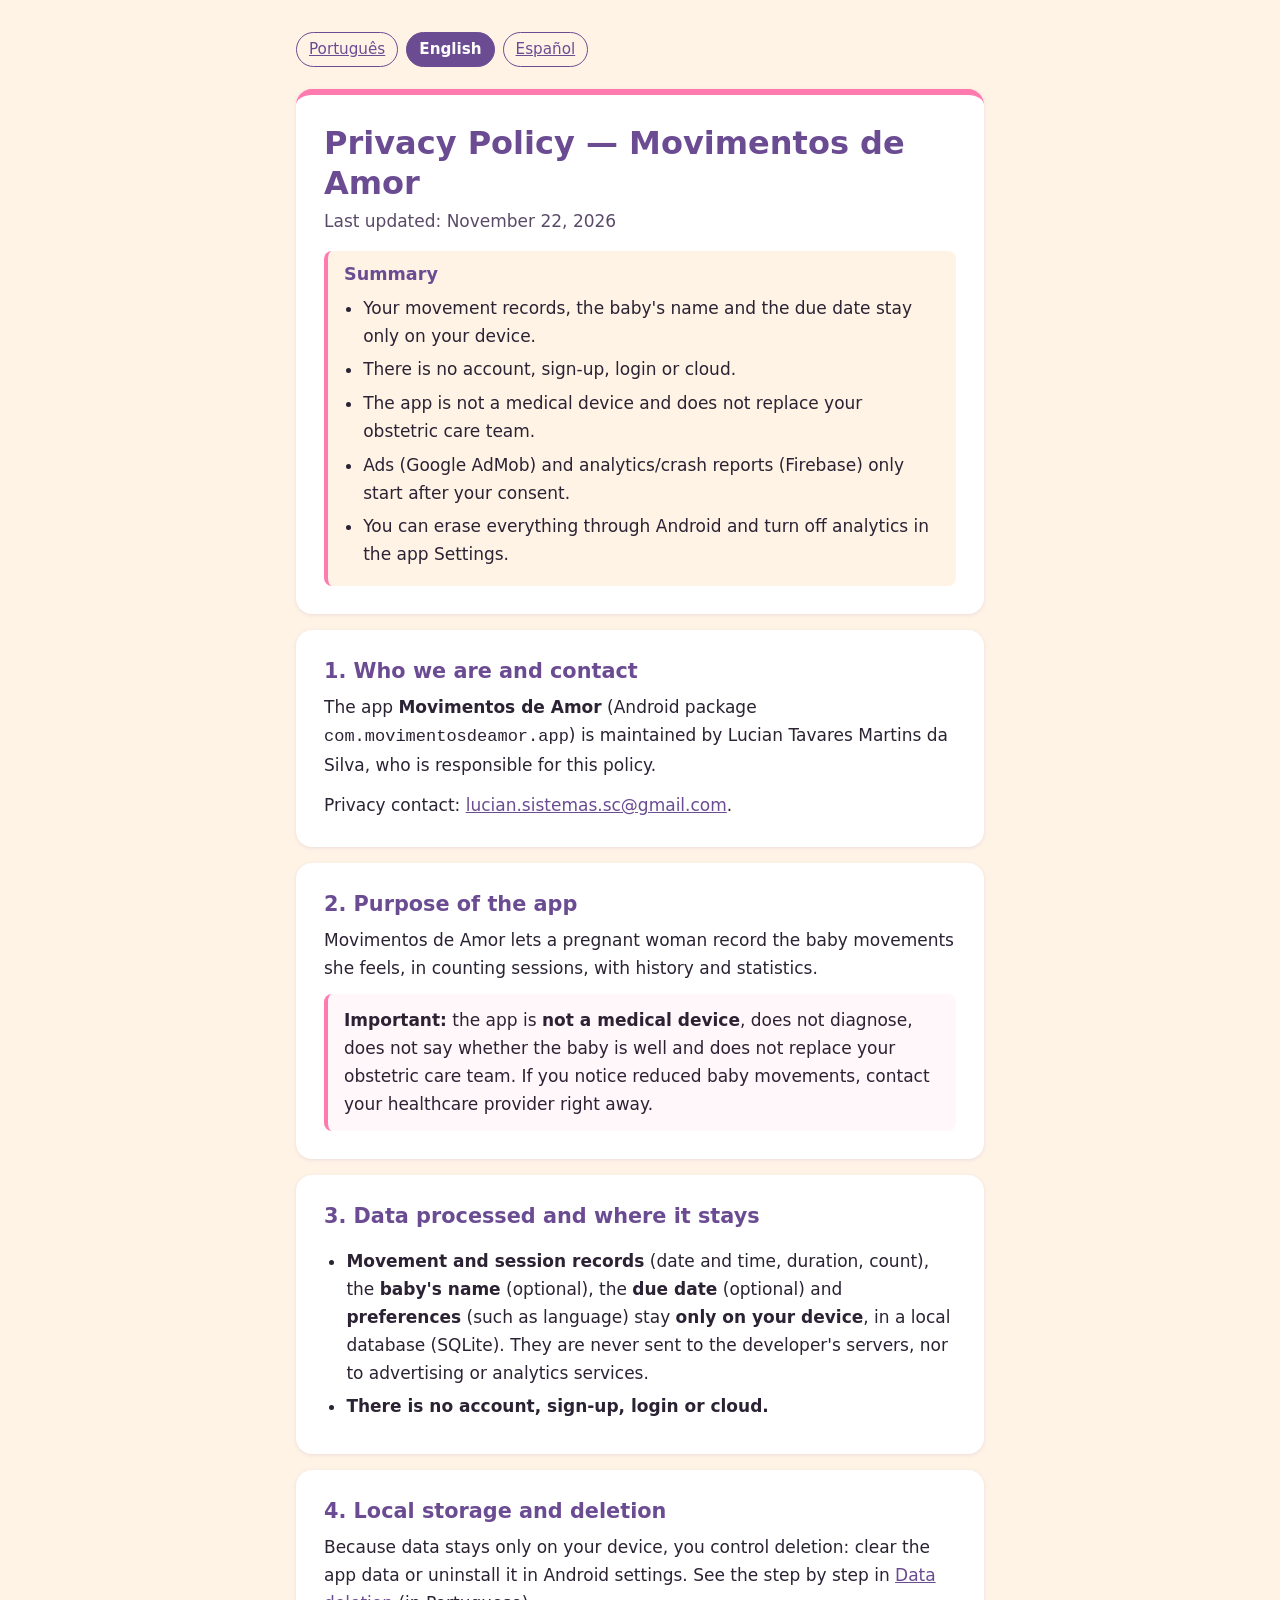
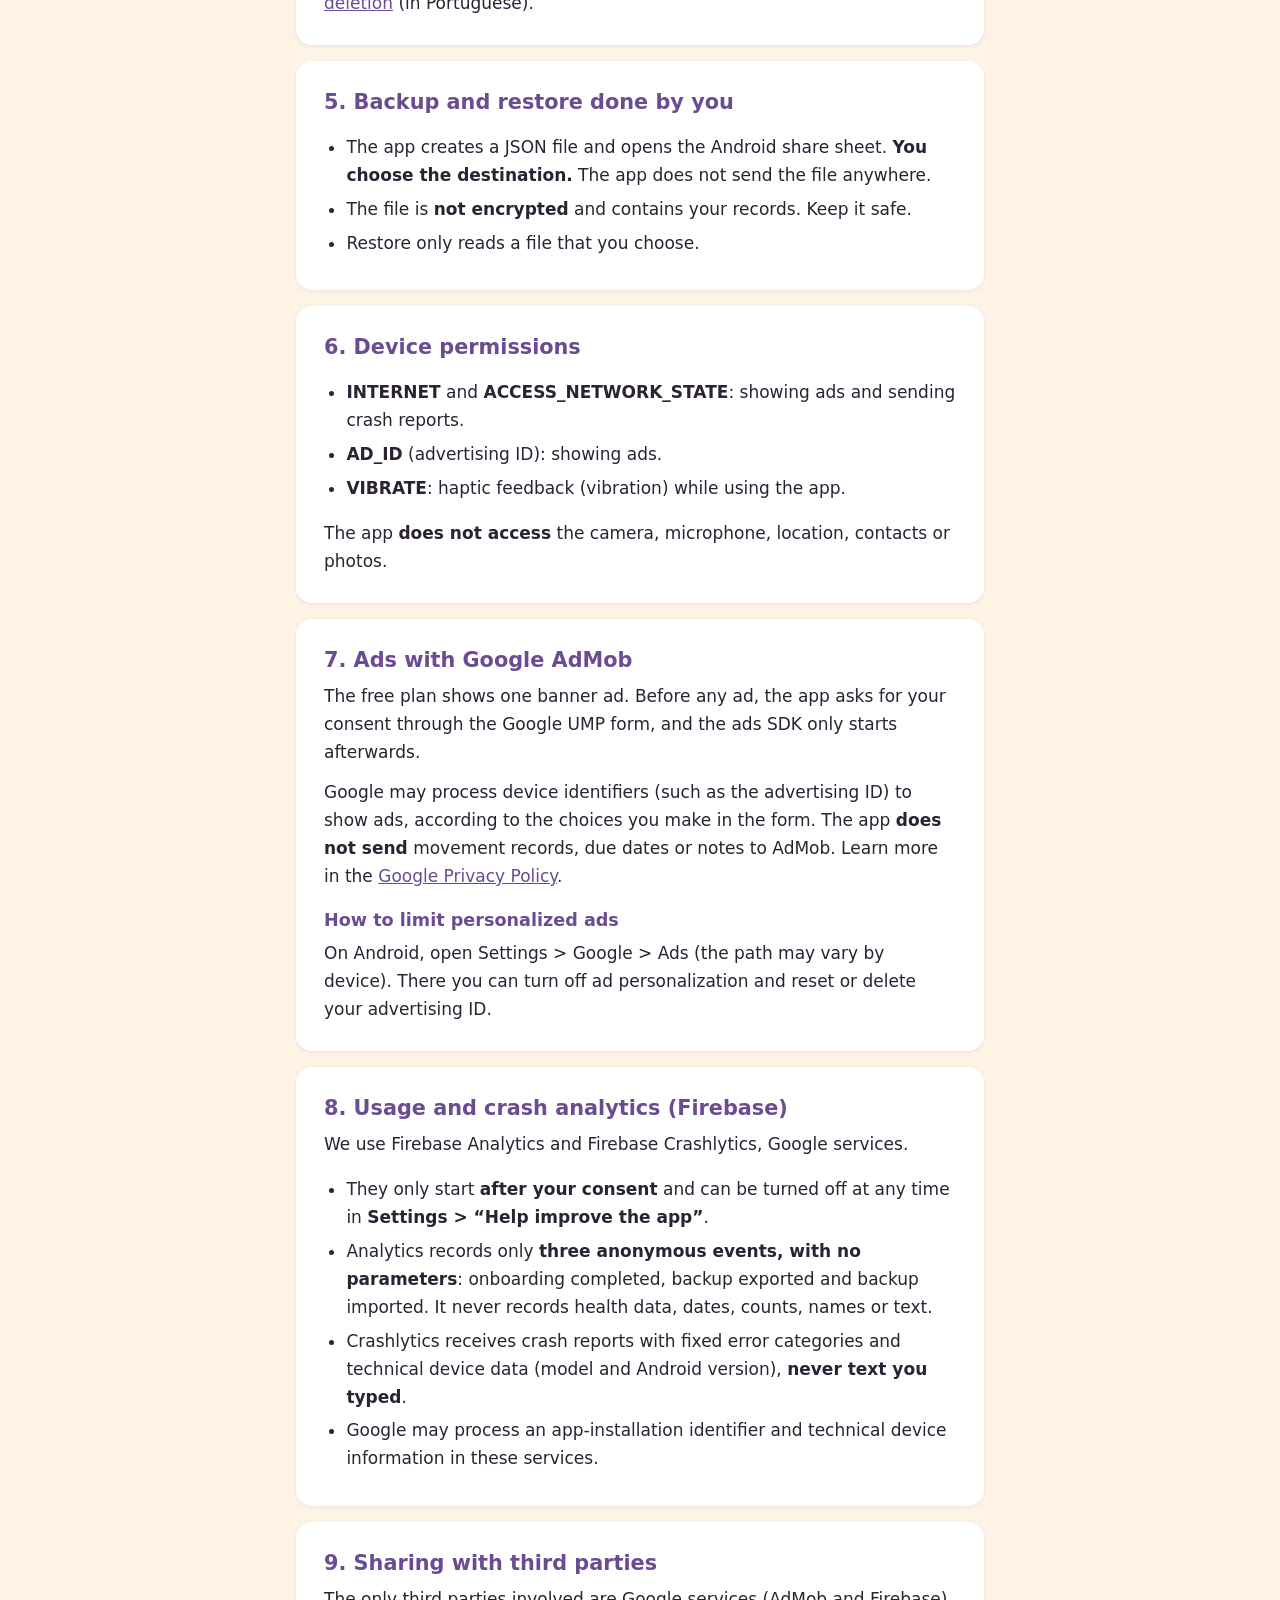
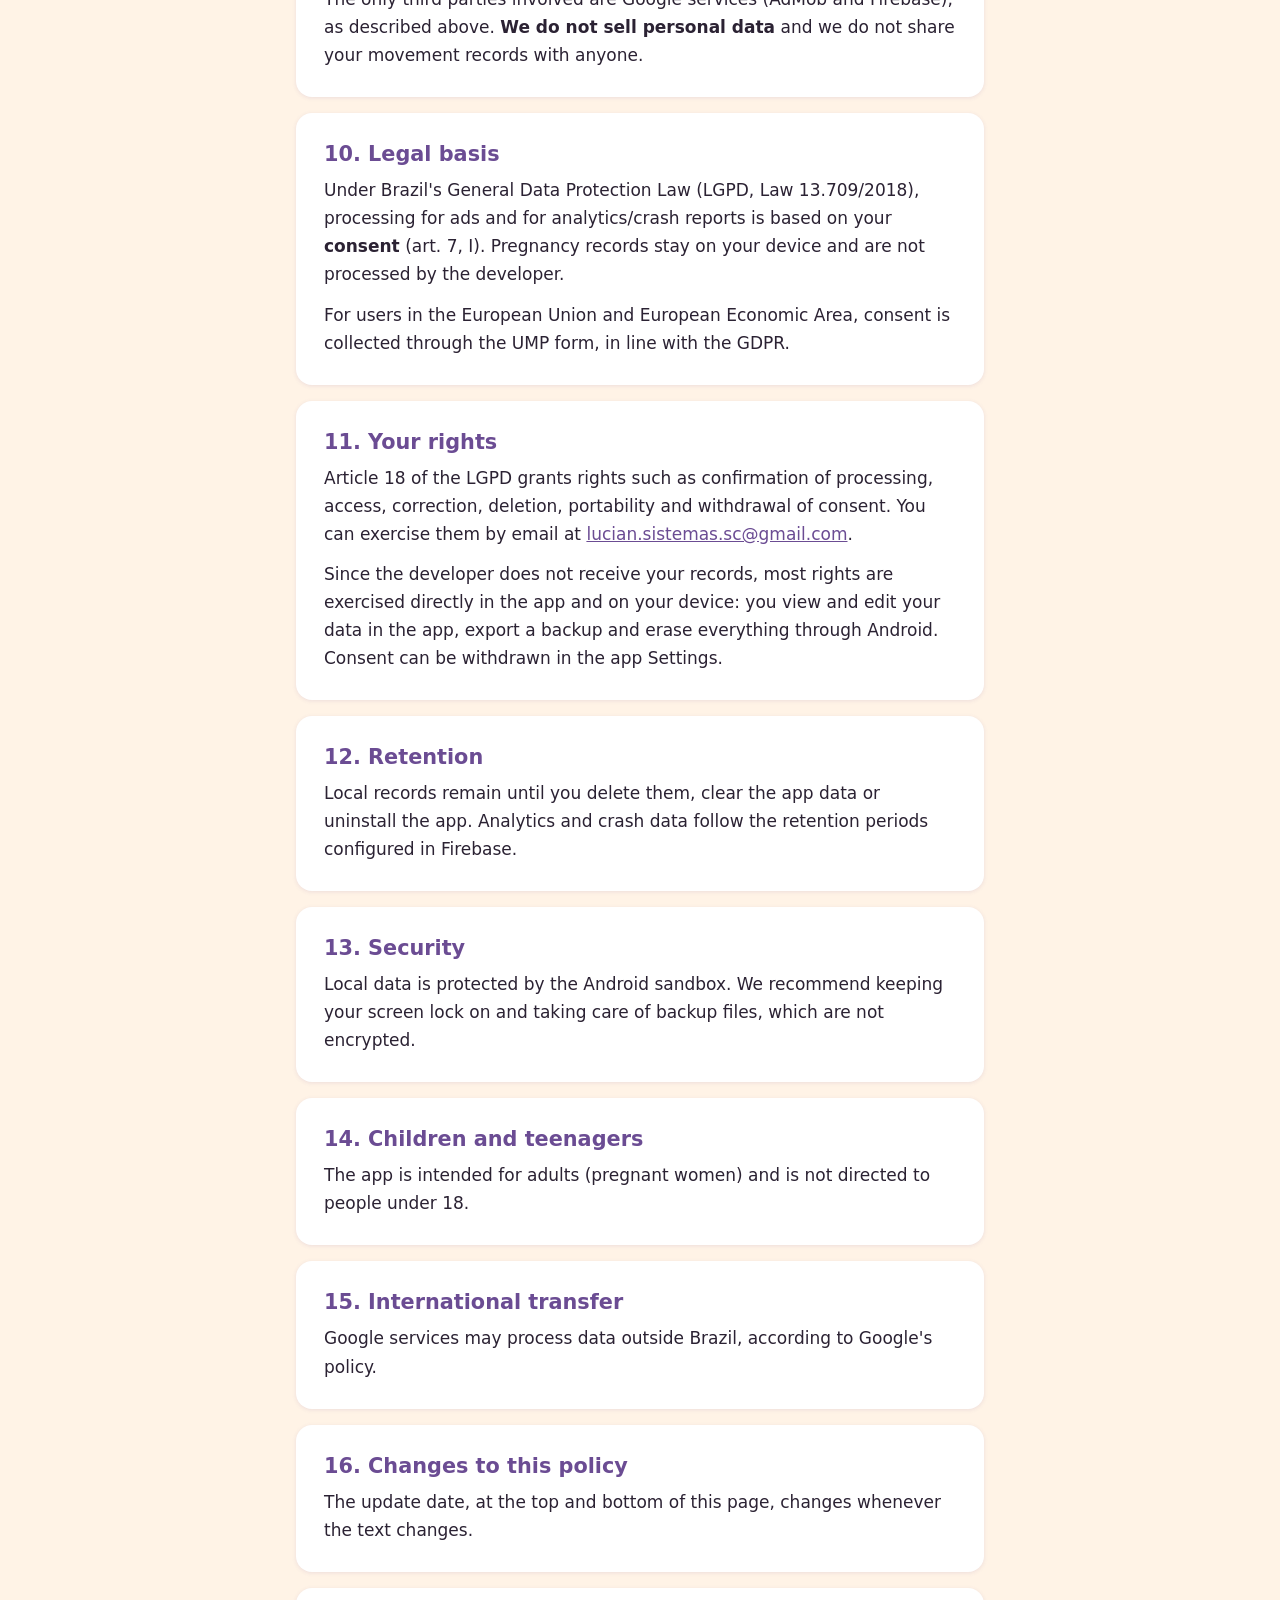
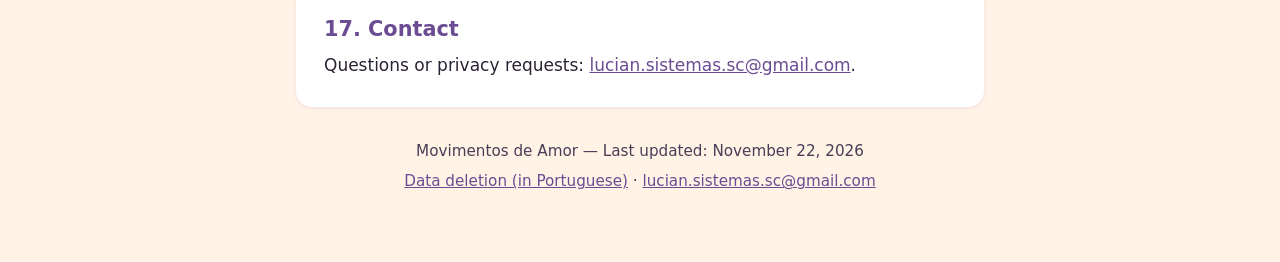
==== en/index.html @ 9d84e0d3 "Add privacy policy and data deletion pages in multiple languages - Created .nojekyll file to support" ====
<!DOCTYPE html>
<html lang="en">
<head>
  <meta charset="utf-8">
  <meta name="viewport" content="width=device-width, initial-scale=1">
  <title>Privacy Policy — Movimentos de Amor</title>
  <meta name="description" content="Privacy policy of the Movimentos de Amor Android app: what data is processed, where it stays, ads, analytics and crash reports, and your rights.">
  <link rel="stylesheet" href="../style.css">
</head>
<body>
<!-- NOTICE: update this policy (and the pt-BR and es versions) BEFORE adding any new service, SDK or third-party tool to the app. -->
<div class="pagina">
  <nav aria-label="Language">
    <ul class="idiomas">
      <li><a href="../" hreflang="pt-BR" lang="pt-BR">Português</a></li>
      <li><span aria-current="page">English</span></li>
      <li><a href="../es/" hreflang="es" lang="es">Español</a></li>
    </ul>
  </nav>

  <header class="cartao">
    <h1>Privacy Policy — Movimentos de Amor</h1>
    <p class="data">Last updated: November 22, 2026</p>
    <div class="resumo">
      <h2>Summary</h2>
      <ul>
        <li>Your movement records, the baby's name and the due date stay only on your device.</li>
        <li>There is no account, sign-up, login or cloud.</li>
        <li>The app is not a medical device and does not replace your obstetric care team.</li>
        <li>Ads (Google AdMob) and analytics/crash reports (Firebase) only start after your consent.</li>
        <li>You can erase everything through Android and turn off analytics in the app Settings.</li>
      </ul>
    </div>
  </header>

  <main>
    <section class="cartao" id="who-we-are">
      <h2>1. Who we are and contact</h2>
      <p>The app <strong>Movimentos de Amor</strong> (Android package <code>com.movimentosdeamor.app</code>) is maintained by Lucian Tavares Martins da Silva, who is responsible for this policy.</p>
      <p>Privacy contact: <a href="mailto:lucian.sistemas.sc@gmail.com">lucian.sistemas.sc@gmail.com</a>.</p>
    </section>

    <section class="cartao" id="purpose">
      <h2>2. Purpose of the app</h2>
      <p>Movimentos de Amor lets a pregnant woman record the baby movements she feels, in counting sessions, with history and statistics.</p>
      <p class="aviso"><strong>Important:</strong> the app is <strong>not a medical device</strong>, does not diagnose, does not say whether the baby is well and does not replace your obstetric care team. If you notice reduced baby movements, contact your healthcare provider right away.</p>
    </section>

    <section class="cartao" id="data">
      <h2>3. Data processed and where it stays</h2>
      <ul>
        <li><strong>Movement and session records</strong> (date and time, duration, count), the <strong>baby's name</strong> (optional), the <strong>due date</strong> (optional) and <strong>preferences</strong> (such as language) stay <strong>only on your device</strong>, in a local database (SQLite). They are never sent to the developer's servers, nor to advertising or analytics services.</li>
        <li><strong>There is no account, sign-up, login or cloud.</strong></li>
      </ul>
    </section>

    <section class="cartao" id="storage">
      <h2>4. Local storage and deletion</h2>
      <p>Because data stays only on your device, you control deletion: clear the app data or uninstall it in Android settings. See the step by step in <a href="../exclusao-de-dados.html" hreflang="pt-BR">Data deletion</a> (in Portuguese).</p>
    </section>

    <section class="cartao" id="backup">
      <h2>5. Backup and restore done by you</h2>
      <ul>
        <li>The app creates a JSON file and opens the Android share sheet. <strong>You choose the destination.</strong> The app does not send the file anywhere.</li>
        <li>The file is <strong>not encrypted</strong> and contains your records. Keep it safe.</li>
        <li>Restore only reads a file that you choose.</li>
      </ul>
    </section>

    <section class="cartao" id="permissions">
      <h2>6. Device permissions</h2>
      <ul>
        <li><strong>INTERNET</strong> and <strong>ACCESS_NETWORK_STATE</strong>: showing ads and sending crash reports.</li>
        <li><strong>AD_ID</strong> (advertising ID): showing ads.</li>
        <li><strong>VIBRATE</strong>: haptic feedback (vibration) while using the app.</li>
      </ul>
      <p>The app <strong>does not access</strong> the camera, microphone, location, contacts or photos.</p>
      <!-- Note for the author: confirm the final permission list in the production build manifest and adjust if needed. -->
    </section>

    <section class="cartao" id="ads">
      <h2>7. Ads with Google AdMob</h2>
      <p>The free plan shows one banner ad. Before any ad, the app asks for your consent through the Google UMP form, and the ads SDK only starts afterwards.</p>
      <p>Google may process device identifiers (such as the advertising ID) to show ads, according to the choices you make in the form. The app <strong>does not send</strong> movement records, due dates or notes to AdMob. Learn more in the <a href="https://policies.google.com/privacy" rel="noopener">Google Privacy Policy</a>.</p>
      <h3>How to limit personalized ads</h3>
      <p>On Android, open Settings &gt; Google &gt; Ads (the path may vary by device). There you can turn off ad personalization and reset or delete your advertising ID.</p>
    </section>

    <section class="cartao" id="analytics">
      <h2>8. Usage and crash analytics (Firebase)</h2>
      <p>We use Firebase Analytics and Firebase Crashlytics, Google services.</p>
      <ul>
        <li>They only start <strong>after your consent</strong> and can be turned off at any time in <strong>Settings &gt; “Help improve the app”</strong>.</li>
        <li>Analytics records only <strong>three anonymous events, with no parameters</strong>: onboarding completed, backup exported and backup imported. It never records health data, dates, counts, names or text.</li>
        <li>Crashlytics receives crash reports with fixed error categories and technical device data (model and Android version), <strong>never text you typed</strong>.</li>
        <li>Google may process an app-installation identifier and technical device information in these services.</li>
      </ul>
    </section>

    <section class="cartao" id="third-parties">
      <h2>9. Sharing with third parties</h2>
      <p>The only third parties involved are Google services (AdMob and Firebase), as described above. <strong>We do not sell personal data</strong> and we do not share your movement records with anyone.</p>
    </section>

    <section class="cartao" id="legal-basis">
      <h2>10. Legal basis</h2>
      <p>Under Brazil's General Data Protection Law (LGPD, Law 13.709/2018), processing for ads and for analytics/crash reports is based on your <strong>consent</strong> (art. 7, I). Pregnancy records stay on your device and are not processed by the developer.</p>
      <p>For users in the European Union and European Economic Area, consent is collected through the UMP form, in line with the GDPR.</p>
    </section>

    <section class="cartao" id="rights">
      <h2>11. Your rights</h2>
      <p>Article 18 of the LGPD grants rights such as confirmation of processing, access, correction, deletion, portability and withdrawal of consent. You can exercise them by email at <a href="mailto:lucian.sistemas.sc@gmail.com">lucian.sistemas.sc@gmail.com</a>.</p>
      <p>Since the developer does not receive your records, most rights are exercised directly in the app and on your device: you view and edit your data in the app, export a backup and erase everything through Android. Consent can be withdrawn in the app Settings.</p>
    </section>

    <section class="cartao" id="retention">
      <h2>12. Retention</h2>
      <p>Local records remain until you delete them, clear the app data or uninstall the app. Analytics and crash data follow the retention periods configured in Firebase.</p>
    </section>

    <section class="cartao" id="security">
      <h2>13. Security</h2>
      <p>Local data is protected by the Android sandbox. We recommend keeping your screen lock on and taking care of backup files, which are not encrypted.</p>
    </section>

    <section class="cartao" id="children">
      <h2>14. Children and teenagers</h2>
      <p>The app is intended for adults (pregnant women) and is not directed to people under 18.</p>
    </section>

    <section class="cartao" id="international">
      <h2>15. International transfer</h2>
      <p>Google services may process data outside Brazil, according to Google's policy.</p>
    </section>

    <section class="cartao" id="changes">
      <h2>16. Changes to this policy</h2>
      <p>The update date, at the top and bottom of this page, changes whenever the text changes.</p>
    </section>

    <section class="cartao" id="contact">
      <h2>17. Contact</h2>
      <p>Questions or privacy requests: <a href="mailto:lucian.sistemas.sc@gmail.com">lucian.sistemas.sc@gmail.com</a>.</p>
    </section>
  </main>

  <footer>
    <p>Movimentos de Amor — Last updated: November 22, 2026</p>
    <p><a href="../exclusao-de-dados.html" hreflang="pt-BR">Data deletion (in Portuguese)</a> · <a href="mailto:lucian.sistemas.sc@gmail.com">lucian.sistemas.sc@gmail.com</a></p>
  </footer>
</div>
</body>
</html>
---- style.css ----
:root {
  --roxo: #6b4c93;
  --rosa: #ff7aae;
  --creme: #fff3e6;
  --texto: #2b2233;
}

* { box-sizing: border-box; }

body {
  margin: 0;
  background: var(--creme);
  color: var(--texto);
  font-family: system-ui, -apple-system, "Segoe UI", Roboto, "Helvetica Neue", Arial, sans-serif;
  font-size: 1.0625rem;
  line-height: 1.65;
}

.pagina {
  max-width: 720px;
  margin: 0 auto;
  padding: 1rem;
}

a { color: var(--roxo); text-decoration: underline; }
a:hover { color: #4a3268; }
a:focus-visible {
  outline: 3px solid var(--roxo);
  outline-offset: 3px;
  border-radius: 3px;
}

.idiomas {
  display: flex;
  gap: .5rem;
  flex-wrap: wrap;
  margin: 0 0 1rem;
  padding: 0;
  list-style: none;
  font-size: .95rem;
}
.idiomas a, .idiomas span {
  display: inline-block;
  padding: .25rem .75rem;
  border: 1px solid var(--roxo);
  border-radius: 999px;
}
.idiomas span {
  background: var(--roxo);
  color: #fff;
  font-weight: 600;
}

.cartao {
  background: #fff;
  border-radius: 16px;
  padding: 1.25rem;
  margin-bottom: 1rem;
  box-shadow: 0 1px 4px rgba(107, 76, 147, .12);
}

header.cartao { border-top: 6px solid var(--rosa); }

h1 { color: var(--roxo); font-size: 1.7rem; line-height: 1.25; margin: 0 0 .25rem; }
h2 { color: var(--roxo); font-size: 1.3rem; line-height: 1.3; margin: 0 0 .5rem; }
h3 { color: var(--roxo); font-size: 1.1rem; margin: 1rem 0 .25rem; }

.data { margin: 0 0 1rem; color: #5a4a68; }

.resumo {
  background: var(--creme);
  border-left: 4px solid var(--rosa);
  border-radius: 8px;
  padding: .75rem 1rem;
}
.resumo h2 { font-size: 1.1rem; }
.resumo ul { margin: 0; padding-left: 1.2rem; }

.aviso {
  border-left: 4px solid var(--rosa);
  background: #fff7fa;
  padding: .75rem 1rem;
  border-radius: 8px;
}

ul, ol { padding-left: 1.4rem; }
li { margin-bottom: .35rem; }
p { margin: 0 0 .75rem; }
section > :last-child { margin-bottom: 0; }

.placeholder {
  background: #ffe9a8;
  color: #3d2f00;
  padding: 0 .25rem;
  border-radius: 4px;
  font-weight: 600;
}

footer { text-align: center; font-size: .95rem; padding: 1rem 0 2rem; color: #4a3d57; }
footer p { margin-bottom: .35rem; }

@media (min-width: 600px) {
  .pagina { padding: 2rem 1rem; }
  .cartao { padding: 1.75rem; }
  h1 { font-size: 2rem; }
}
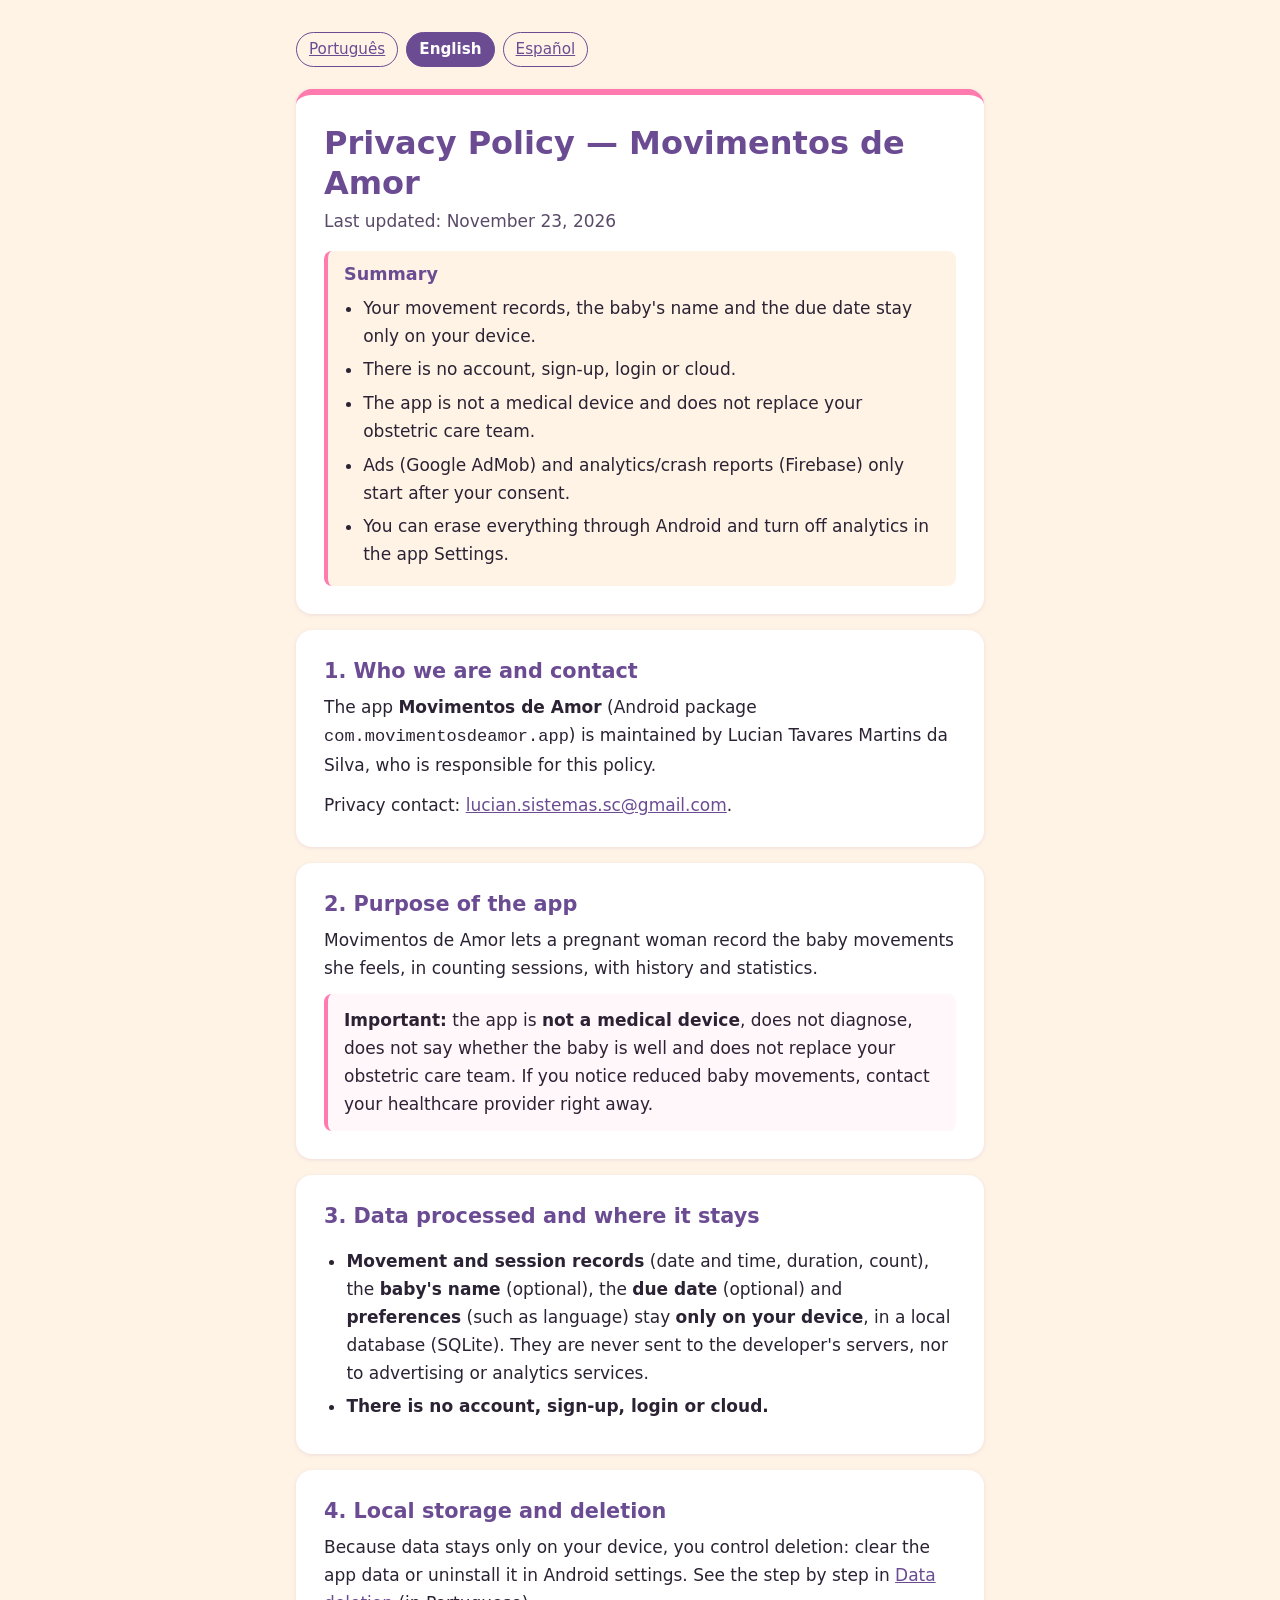
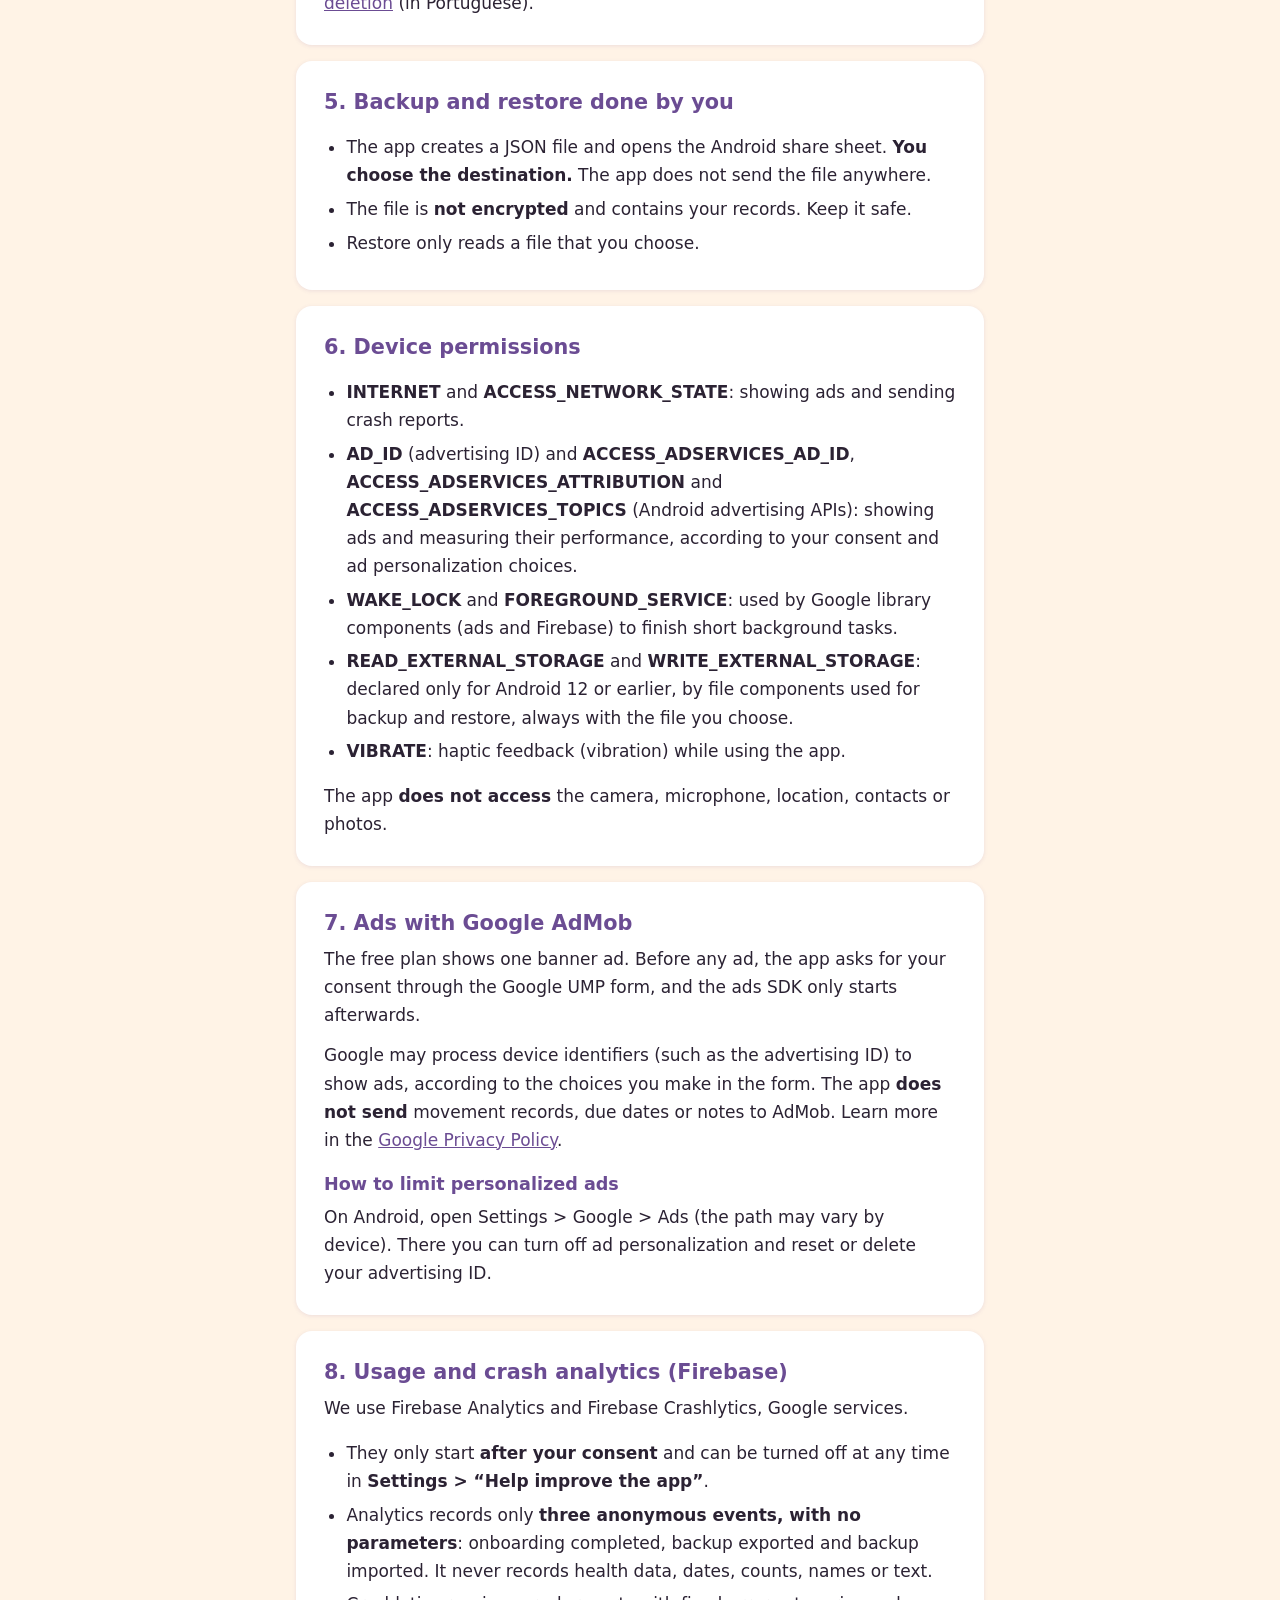
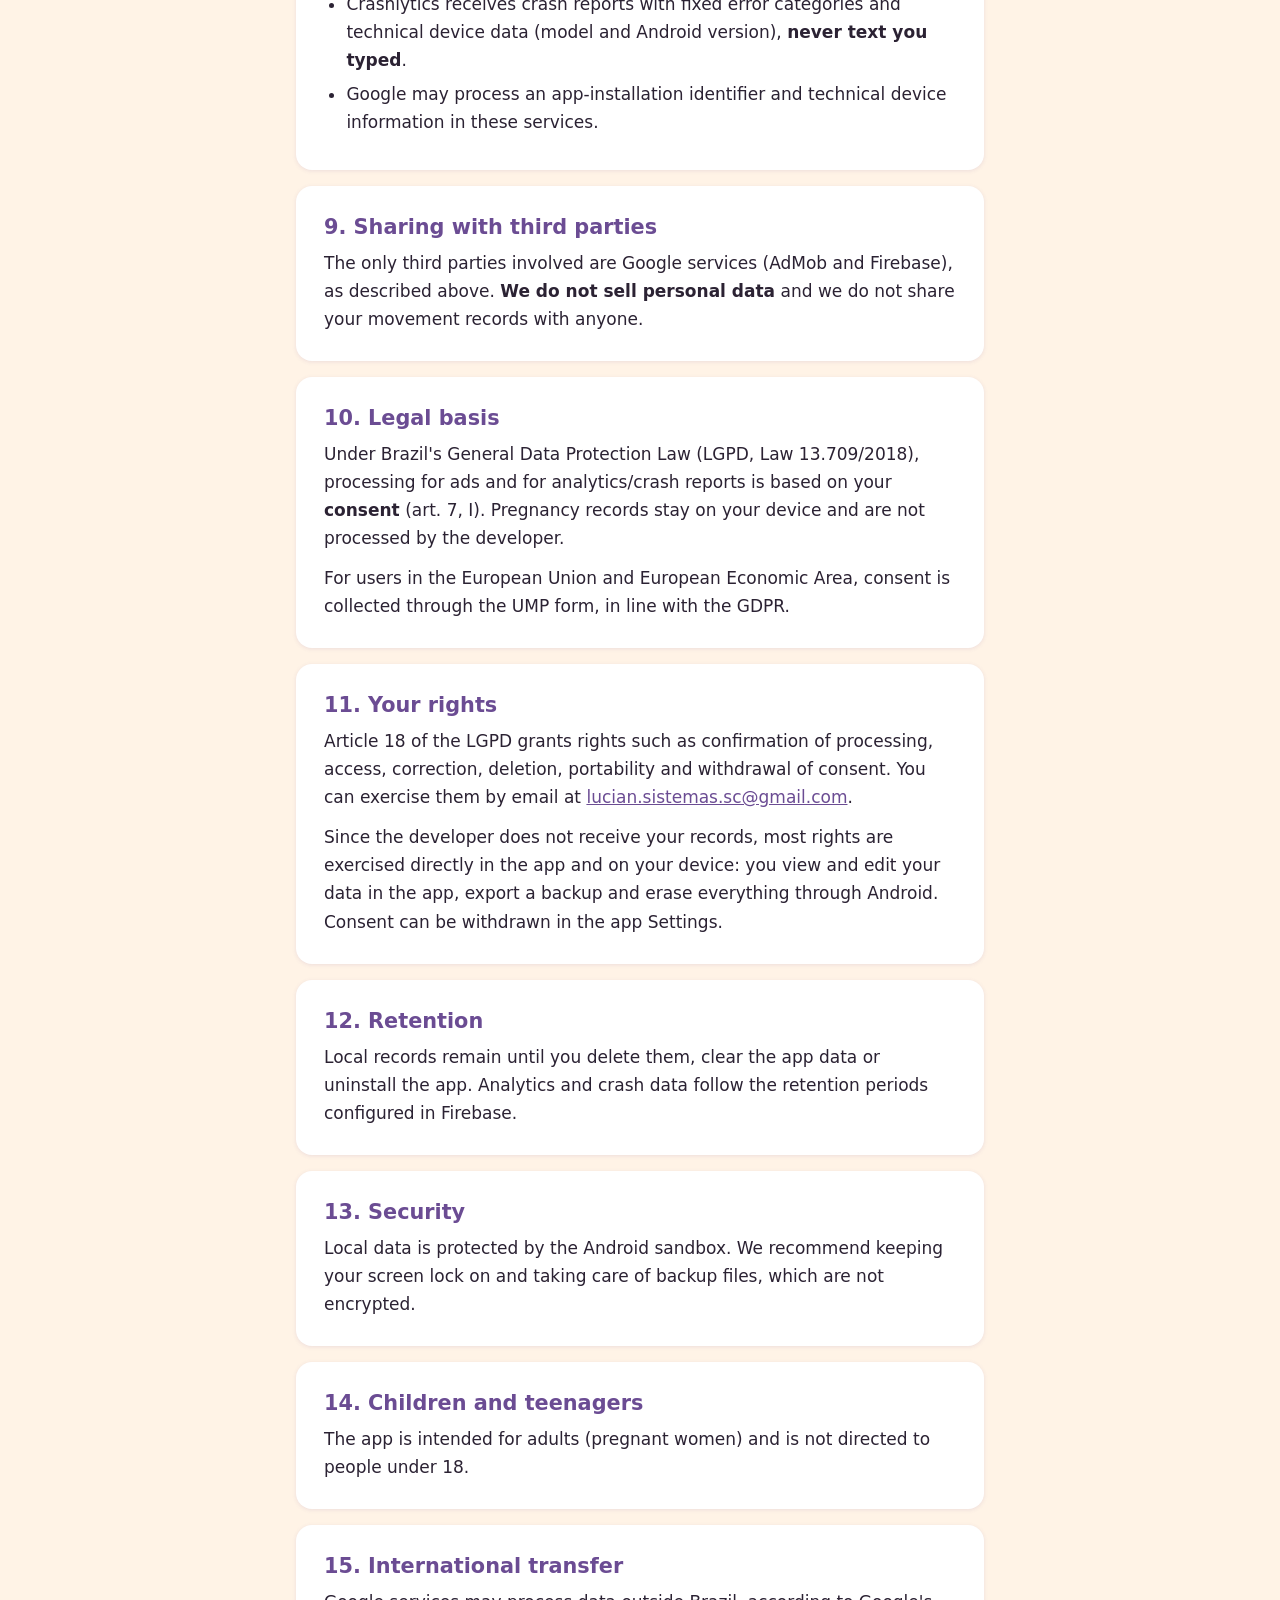
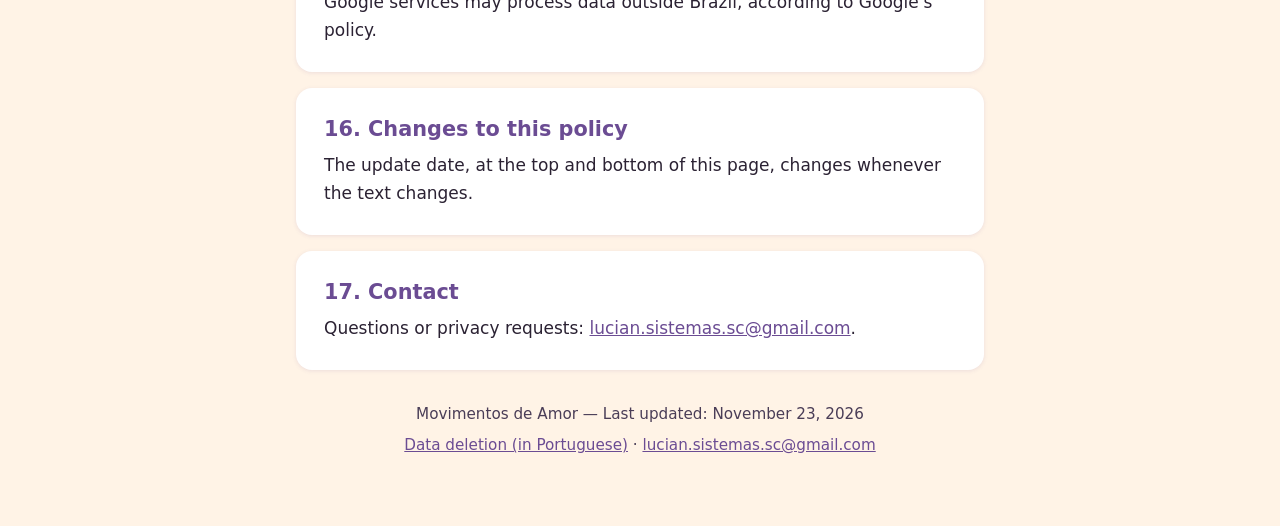
==== commit f58ae0f1: "docs(politica): lista completa de permissões do build de produção (código 2) - acrescenta ACCESS_ADS" ====
--- a/en/index.html
+++ b/en/index.html
@@ -20,7 +20,7 @@
 
   <header class="cartao">
     <h1>Privacy Policy — Movimentos de Amor</h1>
-    <p class="data">Last updated: November 22, 2026</p>
+    <p class="data">Last updated: November 23, 2026</p>
     <div class="resumo">
       <h2>Summary</h2>
       <ul>
@@ -72,11 +72,12 @@
       <h2>6. Device permissions</h2>
       <ul>
         <li><strong>INTERNET</strong> and <strong>ACCESS_NETWORK_STATE</strong>: showing ads and sending crash reports.</li>
-        <li><strong>AD_ID</strong> (advertising ID): showing ads.</li>
+        <li><strong>AD_ID</strong> (advertising ID) and <strong>ACCESS_ADSERVICES_AD_ID</strong>, <strong>ACCESS_ADSERVICES_ATTRIBUTION</strong> and <strong>ACCESS_ADSERVICES_TOPICS</strong> (Android advertising APIs): showing ads and measuring their performance, according to your consent and ad personalization choices.</li>
+        <li><strong>WAKE_LOCK</strong> and <strong>FOREGROUND_SERVICE</strong>: used by Google library components (ads and Firebase) to finish short background tasks.</li>
+        <li><strong>READ_EXTERNAL_STORAGE</strong> and <strong>WRITE_EXTERNAL_STORAGE</strong>: declared only for Android 12 or earlier, by file components used for backup and restore, always with the file you choose.</li>
         <li><strong>VIBRATE</strong>: haptic feedback (vibration) while using the app.</li>
       </ul>
       <p>The app <strong>does not access</strong> the camera, microphone, location, contacts or photos.</p>
-      <!-- Note for the author: confirm the final permission list in the production build manifest and adjust if needed. -->
     </section>
 
     <section class="cartao" id="ads">
@@ -147,7 +148,7 @@
   </main>
 
   <footer>
-    <p>Movimentos de Amor — Last updated: November 22, 2026</p>
+    <p>Movimentos de Amor — Last updated: November 23, 2026</p>
     <p><a href="../exclusao-de-dados.html" hreflang="pt-BR">Data deletion (in Portuguese)</a> · <a href="mailto:lucian.sistemas.sc@gmail.com">lucian.sistemas.sc@gmail.com</a></p>
   </footer>
 </div>
